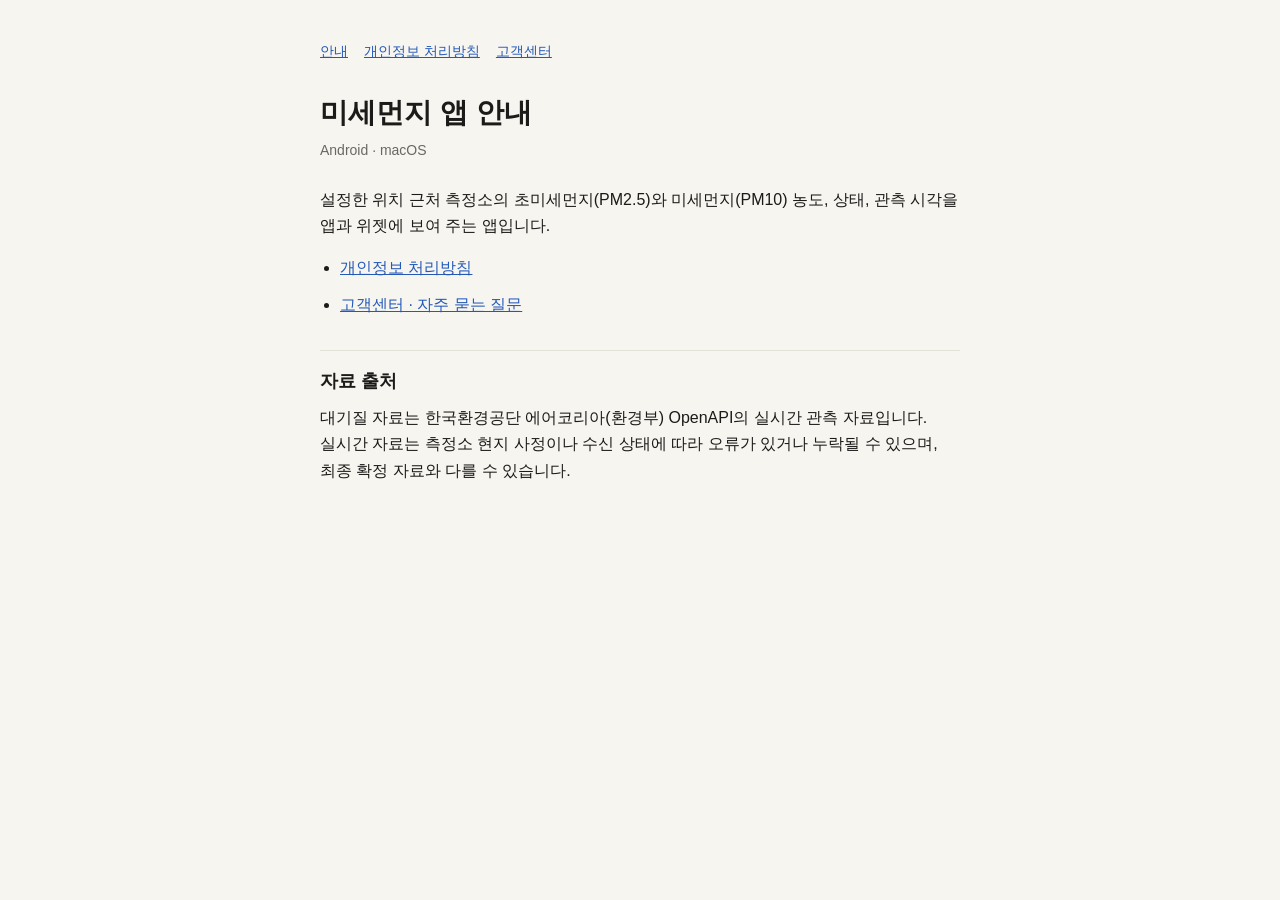
==== index.html @ 83dfadbb "개인정보 처리방침·고객센터 정적 페이지 Co-Authored-By: Claude Fable 5.1 <noreply@anthropic.com>" ====
<!doctype html><html lang="ko"><head><meta charset="utf-8"><meta name="viewport" content="width=device-width,initial-scale=1"><title>미세먼지 앱 안내</title><link rel="stylesheet" href="style.css"></head><body><main>
<nav><a href="./">안내</a><a href="privacy.html">개인정보 처리방침</a><a href="support.html">고객센터</a></nav>
<h1>미세먼지 앱 안내</h1>
<p class="meta">Android · macOS</p>
<p>설정한 위치 근처 측정소의 초미세먼지(PM2.5)와 미세먼지(PM10) 농도, 상태, 관측 시각을 앱과 위젯에 보여 주는 앱입니다.</p>
<ul><li><a href="privacy.html">개인정보 처리방침</a></li><li><a href="support.html">고객센터 · 자주 묻는 질문</a></li></ul>
<h2>자료 출처</h2>
<p>대기질 자료는 한국환경공단 에어코리아(환경부) OpenAPI의 실시간 관측 자료입니다. 실시간 자료는 측정소 현지 사정이나 수신 상태에 따라 오류가 있거나 누락될 수 있으며, 최종 확정 자료와 다를 수 있습니다.</p>
</main></body></html>
---- style.css ----
:root{--paper:#F7F5F0;--ink:#1C1B19;--muted:#6B6862;--hair:#E3E0D8;--accent:#2459B8}
@media (prefers-color-scheme:dark){:root{--paper:#141412;--ink:#ECEAE4;--muted:#9B978F;--hair:#2A2926;--accent:#5B8DE5}}
*{box-sizing:border-box}html,body{overflow-x:clip}
body{margin:0;background:var(--paper);color:var(--ink);font-family:Pretendard,-apple-system,"Apple SD Gothic Neo","Noto Sans KR",sans-serif;font-size:16px;line-height:1.65;word-break:keep-all;overflow-wrap:anywhere}
main{max-width:680px;margin:0 auto;padding:40px 20px 64px}
h1{font-size:28px;font-weight:700;margin:0 0 8px;line-height:1.3}
h2{font-size:18px;font-weight:600;margin:32px 0 8px;padding-top:16px;border-top:1px solid var(--hair)}
p,li{margin:0 0 10px}ul{padding-left:20px}
.meta{color:var(--muted);font-size:14px;margin-bottom:24px}
nav{display:flex;gap:16px;margin-bottom:32px;font-size:14px}
a{color:var(--accent)}
.note{color:var(--muted);font-size:14px}
table{border-collapse:collapse;width:100%;font-size:15px}td,th{text-align:left;padding:8px 0;border-bottom:1px solid var(--hair);vertical-align:top}th{color:var(--muted);font-weight:500;width:120px}
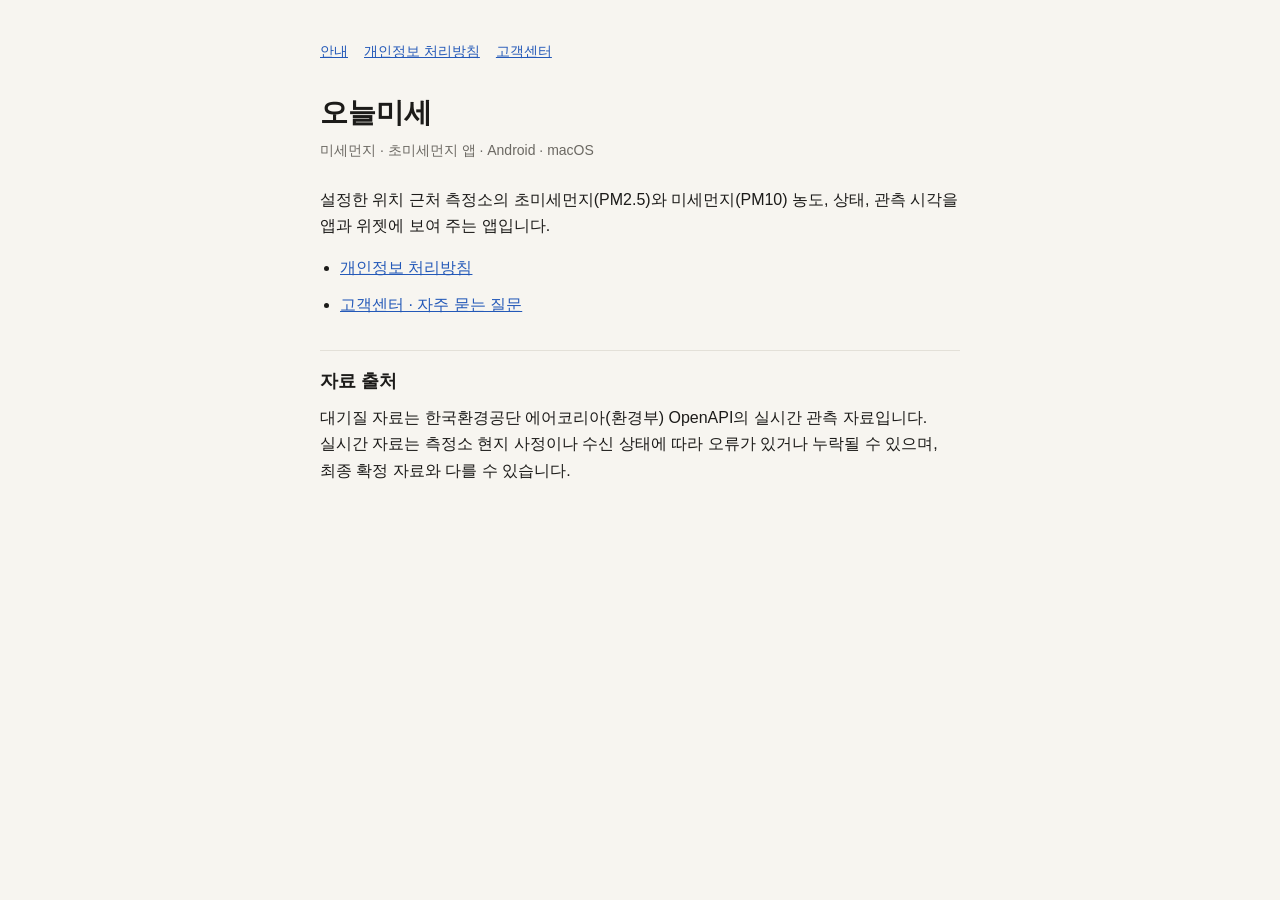
==== commit 817a6d33: "앱 이름 오늘미세 반영 Co-Authored-By: Claude Fable 5.1 <noreply@anthropic.com>" ====
--- a/index.html
+++ b/index.html
@@ -1,7 +1,7 @@
-<!doctype html><html lang="ko"><head><meta charset="utf-8"><meta name="viewport" content="width=device-width,initial-scale=1"><title>미세먼지 앱 안내</title><link rel="stylesheet" href="style.css"></head><body><main>
+<!doctype html><html lang="ko"><head><meta charset="utf-8"><meta name="viewport" content="width=device-width,initial-scale=1"><title>오늘미세 안내</title><link rel="stylesheet" href="style.css"></head><body><main>
 <nav><a href="./">안내</a><a href="privacy.html">개인정보 처리방침</a><a href="support.html">고객센터</a></nav>
-<h1>미세먼지 앱 안내</h1>
-<p class="meta">Android · macOS</p>
+<h1>오늘미세</h1>
+<p class="meta">미세먼지 · 초미세먼지 앱 · Android · macOS</p>
 <p>설정한 위치 근처 측정소의 초미세먼지(PM2.5)와 미세먼지(PM10) 농도, 상태, 관측 시각을 앱과 위젯에 보여 주는 앱입니다.</p>
 <ul><li><a href="privacy.html">개인정보 처리방침</a></li><li><a href="support.html">고객센터 · 자주 묻는 질문</a></li></ul>
 <h2>자료 출처</h2>
